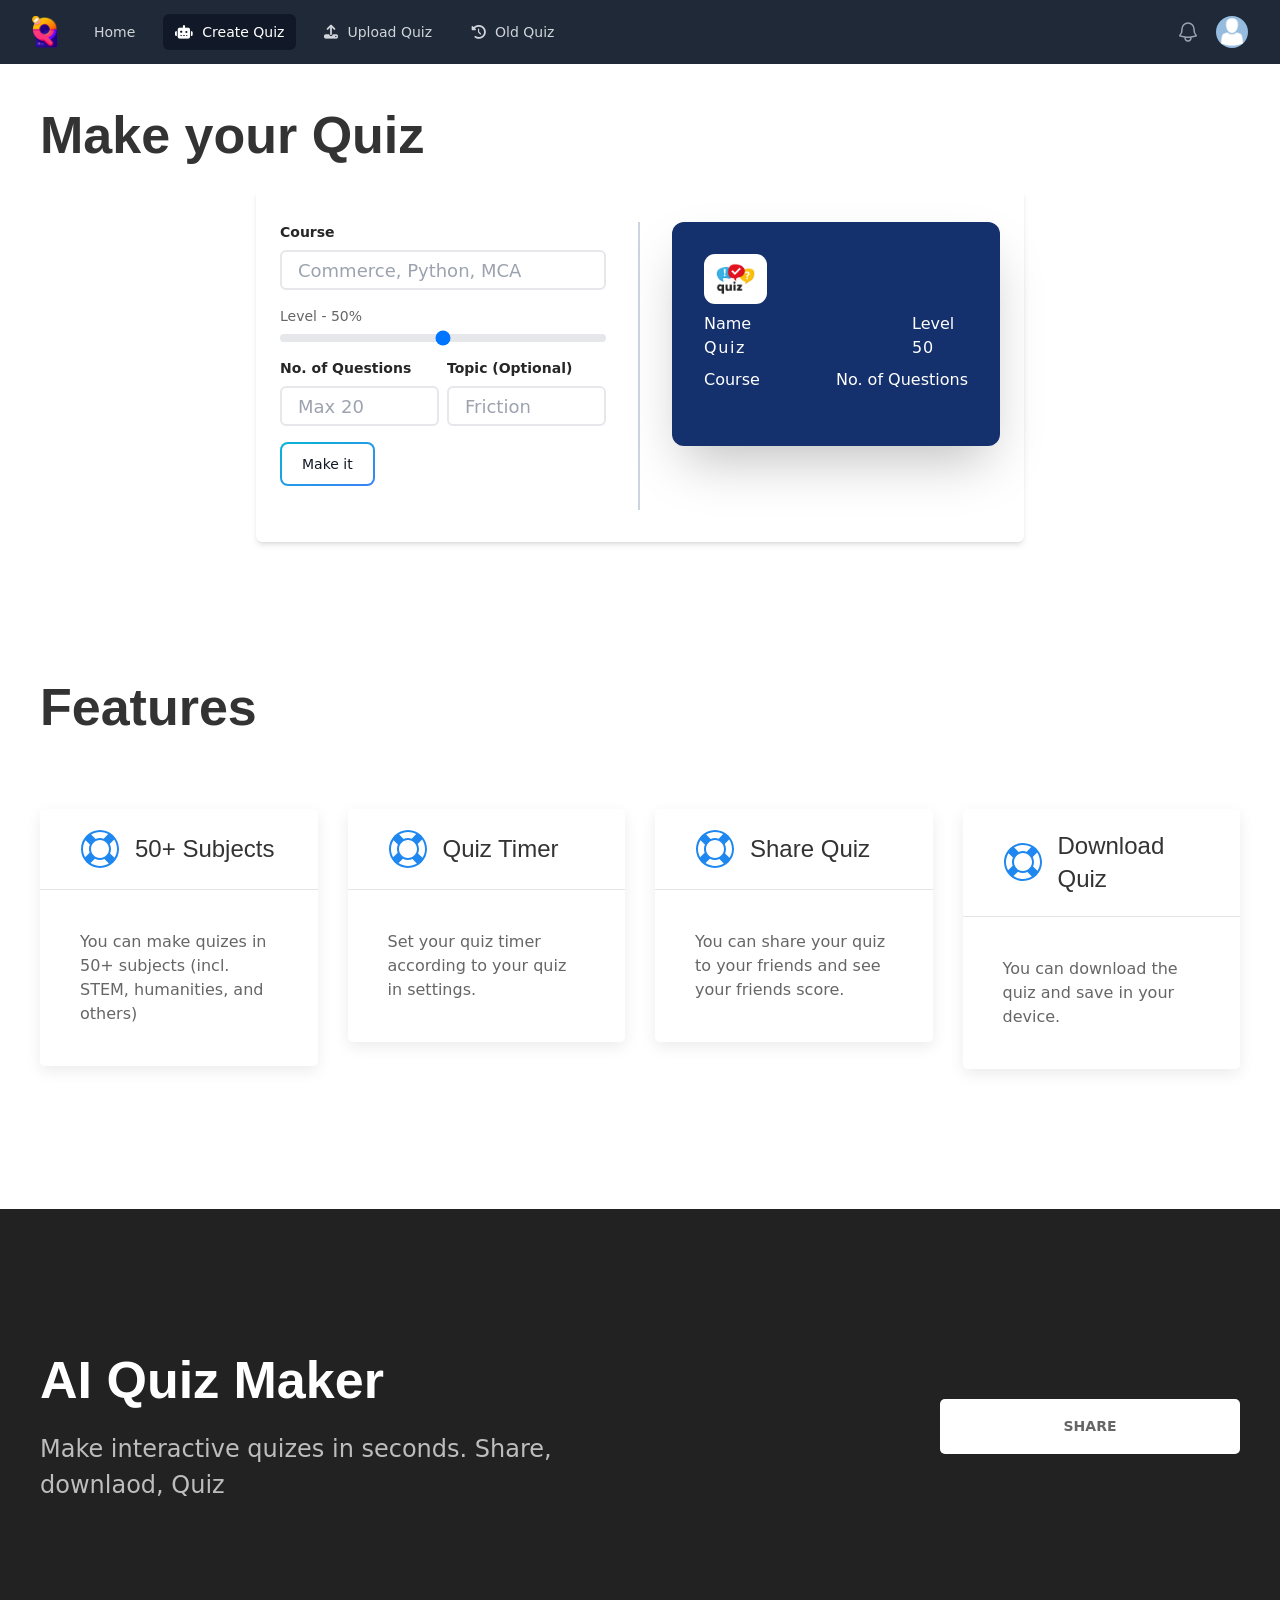
==== templates/create.html @ b4c4bdf8 "Created the project" ====
<html lang="en">

<head>
    <meta charset="UTF-8">
    <meta name="viewport" content="width=device-width, initial-scale=1.0">
    <link rel="icon" type="image/png" href="/static/images/favicon.png">

    <!-- UIkit CSS -->
    <link rel="stylesheet" href="/static/css/uikit.css">
    <link rel="stylesheet" href="https://cdnjs.cloudflare.com/ajax/libs/font-awesome/6.4.2/css/all.min.css">

    <link rel="stylesheet" href="/static/css/tailwindcss.css">


    <!-- Meta Tags -->

    <!-- Primary Meta Tags -->
    <title>AI Quiz Maker — Create interactive quizzes.</title>
    <meta name="robots" content="index, follow">
    <meta name="title"
        content="AI Quiz Maker — Create interactive quizzes that inhance your studys to another level." />

    <meta name="keywords"
        content="ai quiz maker, quiz maker, interactive quizzes, quizzes for teachers, quizzes for students">
    <meta name="description"
        content="Make your own quiz with our Free AI online quiz maker. Just enter Class & Subject. Adjust your level." />
    <meta name='Classification' content='Education'>



    <!-- Open Graph / Facebook -->
    <meta property="og:type" content="website" />
    <meta property="og:title"
        content="AI Quiz Maker — Create interactive quizzes that inhance your studys to another level." />
    <meta property="og:description"
        content="Make your own quiz with our Free AI online quiz maker. Just enter Class & Subject. Adjust your level." />
    <meta property="og:image" content="/static/images/home.png" />
    <meta property="og:type" content="website">
    <meta property="og:site_name" content="AI Quiz Maker">
    <meta name="apple-mobile-web-app-capable" content="yes">
    <meta name="apple-mobile-web-app-status-bar-style" content="white">
    <meta name="theme-color" content="#ffffff">
    <meta name="format-detection" content="telephone=no">
    <meta name='coverage' content='Worldwide'>
    <meta name='distribution' content='Global'>


    <!-- Twitter -->
    <meta property="twitter:card" content="summary_large_image" />
    <meta property="twitter:title"
        content="AI Quiz Maker — Create interactive quizzes that inhance your studys to another level." />
    <meta property="twitter:description"
        content="Make your own quiz with our Free AI online quiz maker. Just enter Class & Subject. Adjust your level." />
    <meta property="twitter:image" content="/static/images/home.png" />

    <!-- Icons -->
    <link rel="apple-touch-icon" sizes="180x180" href="/static/icons/apple-touch-icon.png">
    <link rel="icon" type="image/png" sizes="32x32" href="/static/icons/favicon-32x32.png">
    <link rel="icon" type="image/png" sizes="16x16" href="/static/icons/favicon-16x16.png">
    <link rel="manifest" href="/static/icons/site.webmanifest">
    <link rel="mask-icon" href="/static/icons/safari-pinned-tab.svg" color="#5bbad5">
    <link rel="shortcut icon" href="/static/icons/favicon.ico">
    <meta name="msapplication-TileColor" content="#9f00a7">
    <meta name="msapplication-config" content="/static/icons/browserconfig.xml">


<body>
    <!-- Start Header -->
    <nav class="bg-gray-800">
        <div class="mx-auto max-w-7xl px-2 sm:px-6 lg:px-8">
            <div class="relative flex h-16 items-center justify-between">
                <div class="absolute inset-y-0 left-0 flex items-center sm:hidden">
                    <!-- Mobile menu button-->
                    <button type="button"
                        class="relative inline-flex items-center justify-center rounded-md p-2 text-gray-400 hover:bg-gray-700 hover:text-white focus:outline-none focus:ring-2 focus:ring-inset focus:ring-white"
                        onclick="toggle_nav()" aria-controls="mobile-menu" aria-expanded="false">
                        <span class="absolute -inset-0.5"></span>
                        <span class="sr-only">Open main menu</span>
                        <!--
                  Icon when menu is closed.
      
                  Menu open: "hidden", Menu closed: "block"
                -->
                        <svg class="block h-6 w-6" fill="none" viewBox="0 0 24 24" stroke-width="1.5"
                            stroke="currentColor" aria-hidden="true">
                            <path stroke-linecap="round" stroke-linejoin="round"
                                d="M3.75 6.75h16.5M3.75 12h16.5m-16.5 5.25h16.5" />
                        </svg>
                        <!--
                  Icon when menu is open.
      
                  Menu open: "block", Menu closed: "hidden"
                -->
                        <svg class="hidden h-6 w-6" fill="none" viewBox="0 0 24 24" stroke-width="1.5"
                            stroke="currentColor" aria-hidden="true">
                            <path stroke-linecap="round" stroke-linejoin="round" d="M6 18L18 6M6 6l12 12" />
                        </svg>
                    </button>
                </div>
                <div class="flex flex-1 items-center justify-center sm:items-stretch sm:justify-start">
                    <div class="flex flex-shrink-0 items-center">
                        <img class="h-8 w-auto" src="/static/images/favicon.png" alt="AI Quiz Maker logo">
                    </div>
                    <div class="hidden sm:ml-6 sm:block">
                        <div class="flex space-x-4">
                            <!-- Current: "bg-gray-900 text-white", Default: "text-gray-300 hover:bg-gray-700 hover:text-white" -->
                            <a href="/"
                                class="text-gray-300 hover:bg-gray-700 hover:text-white rounded-md px-3 py-2 text-sm font-medium"
                                aria-current="page">Home</a>
                            <a href="#makequiz" class="bg-gray-900 text-white rounded-md px-3 py-2 text-sm font-medium"
                                onclick="event.preventDefault();document.getElementById('makequiz').scrollIntoView({ behavior: 'smooth' });">
                                <i class="fa-solid fa-robot"></i>&ThickSpace; Create Quiz</a>
                            <input type="file" id="jsonFile" name="jsonFile" oninput="uploadFile()" accept=".json"
                                style="position: fixed;visibility: hidden;">
                            <a href="#makequiz"
                                class="text-gray-300 hover:bg-gray-700 hover:text-white rounded-md px-3 py-2 text-sm font-medium"
                                onclick="event.preventDefault();document.getElementById('jsonFile').click()">
                                <i class="fas fa-upload"></i>&ThickSpace; Upload Quiz

                            </a>
                            <a href="http://127.0.0.1:5000/old-quiz"
                                class="text-gray-300 hover:bg-gray-700 hover:text-white rounded-md px-3 py-2 text-sm font-medium">
                                <i class="fa-solid fa-clock-rotate-left"></i>&ThickSpace; Old Quiz

                            </a>
                            <!-- <a href="#setting"
                                class="text-gray-300 hover:bg-gray-700 hover:text-white rounded-md px-3 py-2 text-sm font-medium">
                                <i class="fas fa-gear"></i>&ThickSpace; Settings

                            </a> -->

                        </div>
                    </div>
                </div>
                <div class="absolute inset-y-0 right-0 flex items-center pr-2 sm:static sm:inset-auto sm:ml-6 sm:pr-0">

                    <button type="button"
                        class="relative rounded-full bg-gray-800 p-1 text-gray-400 hover:text-white focus:outline-none focus:ring-2 focus:ring-white focus:ring-offset-2 focus:ring-offset-gray-800">
                        <span class="absolute -inset-1.5"></span>
                        <span class="sr-only">View notifications</span>
                        <svg class="h-6 w-6" fill="none" viewBox="0 0 24 24" stroke-width="1.5" stroke="currentColor"
                            aria-hidden="true">
                            <path stroke-linecap="round" stroke-linejoin="round"
                                d="M14.857 17.082a23.848 23.848 0 005.454-1.31A8.967 8.967 0 0118 9.75v-.7V9A6 6 0 006 9v.75a8.967 8.967 0 01-2.312 6.022c1.733.64 3.56 1.085 5.455 1.31m5.714 0a24.255 24.255 0 01-5.714 0m5.714 0a3 3 0 11-5.714 0" />
                        </svg>
                    </button>

                    <!-- Profile dropdown -->
                    <div class="relative ml-3" onclick="toggle_user()">
                        <div>
                            <button type="button"
                                class="relative flex rounded-full bg-gray-800 text-sm focus:outline-none focus:ring-2 focus:ring-white focus:ring-offset-2 focus:ring-offset-gray-800"
                                id="user-menu-button" aria-expanded="false" aria-haspopup="true">
                                <span class="absolute -inset-1.5"></span>
                                <span class="sr-only">Open user menu</span>
                                <img class="h-8 w-8 rounded-full" src="/static/images/avatar-1577909_1280.webp" alt="">
                            </button>

                        </div>

                        <!--
                  Dropdown menu, show/hide based on menu state.
      
                  Entering: "transition ease-out duration-100"
                    From: "transform opacity-0 scale-95"
                    To: "transform opacity-100 scale-100"
                  Leaving: "transition ease-in duration-75"
                    From: "transform opacity-100 scale-100"
                    To: "transform opacity-0 scale-95"
                -->
                        <div class="absolute right-0 z-10 mt-2 w-48 origin-top-right rounded-md bg-white py-1 shadow-lg ring-1 ring-black ring-opacity-5 focus:outline-none"
                            role="menu" aria-orientation="vertical" aria-labelledby="user-menu-button" tabindex="-1"
                            id="user-bar" style="display: none;">
                            <!-- Active: "bg-gray-100", Not Active: "" -->
                            <a href="/old-quiz" class="block px-4 py-2 text-sm text-gray-700" role="menuitem" tabindex="-1"
                                id="user-menu-item-0">Your Quiz</a>

                        </div>
                    </div>
                </div>
            </div>
        </div>

        <!-- Mobile menu, show/hide based on menu state. -->
        <div class="sm:hidden" id="mobile-menu" style="display: none;">
            <div class="space-y-1 px-2 pb-3 pt-2">
                <!-- Current: "bg-gray-900 text-white", Default: "text-gray-300 hover:bg-gray-700 hover:text-white" -->
                <a href="/"
                    class="text-gray-300 hover:bg-gray-700 hover:text-white block rounded-md px-3 py-2 text-base font-medium">Home</a>
                <a href="" class="bg-gray-900 text-white block rounded-md px-3 py-2 text-base font-medium"
                    onclick="event.preventDefault();document.getElementById('makequiz').scrollIntoView({ behavior: 'smooth' });"
                    aria-current="page">Create
                    Quiz</a>
                <a href=""
                    class="text-gray-300 hover:bg-gray-700 hover:text-white block rounded-md px-3 py-2 text-base font-medium"
                    onclick="event.preventDefault();document.getElementById('jsonFile').click()">
                    <i class="fas fa-upload"></i>&ThickSpace; Upload Quiz

                </a>
                <a href="/old-quiz"
                    class="text-gray-300 hover:bg-gray-700 hover:text-white block rounded-md px-3 py-2 text-base font-medium">
                    <i class="fa-solid fa-clock-rotate-left"></i>&ThickSpace; Old Quiz

                </a>
                <!-- <a href="#"
                    class="text-gray-300 hover:bg-gray-700 hover:text-white block rounded-md px-3 py-2 text-base font-medium"><i
                        class="fas fa-gear"></i>&ThickSpace; Settings

                </a> -->
            </div>
        </div>
    </nav>



    <!-- Start Features -->
    <section id="makequiz">
        <div class="uk-container">
            <div class="uk-grid-medium uk-child-width-1-2@s uk-margin-medium-top uk-grid uk-grid-stack" uk-grid="">
                <div class="uk-first-column">
                    <h2 class="uk-text-bold uk-heading-small">Make your Quiz</h2>
                </div>

            </div>
            <!-- component -->
            <style>
                .crediCard.seeBack {
                    transform: rotateY(-180deg);
                }
            </style>
            <main class="flex flex-col items-center justify-between p-6 lg:p-14">
                <div
                    class="bg-white w-full max-w-3xl mx-auto px-4 lg:px-6 py-8 shadow-md rounded-md flex flex-col lg:flex-row">
                    <div class="w-full lg:w-1/2 lg:pr-8 lg:border-r-2 lg:border-slate-300">
                        <form action="" onsubmit="event.preventDefault();create()">
                            <div class="mb-4">
                                <label class="text-neutral-800 font-bold text-sm mb-2 block">Course</label>
                                <input id="subject" type="text" oninput="chk_c()"
                                    class="flex h-10 w-full rounded-md border-2 bg-background px-4 py-1.5 text-lg ring-offset-background placeholder:text-muted-foreground focus-visible:outline-none focus-visible:border-purple-600 focus-visible:ring-ring focus-visible:ring-offset-2 disabled:cursor-not-allowed disabled:opacity-50 undefined"
                                    placeholder="Commerce, Python, MCA" value="" />
                            </div>
                            <div class="mb-4">

                                <label for="default-range"
                                    class="block mb-2 text-sm font-medium text-black-900 dark:text-black" id="lp">Level
                                    -
                                    50%</label>
                                <input id="level" type="range" value="50"
                                    oninput="chk_c();document.getElementById('lp').innerText = `Level - ${document.getElementById('level').value}%`"
                                    class="w-full h-2 bg-gray-200 rounded-lg appearance-none cursor-pointer dark:bg-gray-700">

                            </div>
                            <div class="flex gap-x-2 mb-4">
                                <div class="block">
                                    <label class="text-neutral-800 font-bold text-sm mb-2 block">No. of
                                        Questions</label>
                                    <input id="question" type="number"
                                        class="flex h-10 w-full rounded-md border-2 bg-background px-4 py-1.5 text-lg ring-offset-background placeholder:text-muted-foreground focus-visible:outline-none focus-visible:border-purple-600 focus-visible:ring-ring focus-visible:ring-offset-2 disabled:cursor-not-allowed disabled:opacity-50 undefined"
                                        placeholder="Max 20" oninput="chk_c()" value="" />
                                </div>
                                <div class="block">
                                    <label class="text-neutral-800 font-bold text-sm mb-2 block">Topic
                                        (Optional)</label>
                                    <input id="chapter" type="text"
                                        class="flex h-10 w-full rounded-md border-2 bg-background px-4 py-1.5 text-lg ring-offset-background placeholder:text-muted-foreground focus-visible:outline-none focus-visible:border-purple-600 focus-visible:ring-ring focus-visible:ring-offset-2 disabled:cursor-not-allowed disabled:opacity-50 undefined"
                                        placeholder="Friction" oninput="chk_c()" value="" />
                                </div>
                            </div>
                            <div class="mb-4" style="display: none;">
                                <label class="text-neutral-800 font-bold text-sm mb-2 block">Specify a quiz name</label>
                                <input id="name" type="text"
                                    class="flex h-10 w-full rounded-md border-2 bg-background px-4 py-1.5 text-lg ring-offset-background placeholder:text-muted-foreground focus-visible:outline-none focus-visible:border-purple-600 focus-visible:ring-ring focus-visible:ring-offset-2 disabled:cursor-not-allowed disabled:opacity-50 undefined"
                                    placeholder="MyQuiz1" value="Quiz" oninput="chk_c()" />
                            </div>
                            <button type="submit"
                                class="relative inline-flex items-center justify-center p-0.5 mb-2 me-2 overflow-hidden text-sm font-medium text-gray-900 rounded-lg group bg-gradient-to-br from-cyan-500 to-blue-500 group-hover:from-cyan-500 group-hover:to-blue-500 hover:text-white dark:text-white focus:ring-4 focus:outline-none focus:ring-cyan-200 dark:focus:ring-cyan-800">
                                <span
                                    class="relative px-5 py-2.5 transition-all ease-in duration-75 bg-white dark:bg-gray-900 rounded-md group-hover:bg-opacity-0">
                                    Make it
                                </span>
                            </button>
                        </form>
                    </div>

                    <div class="w-full lg:w-1/2 lg:pl-8">
                        <div class="w-full max-w-sm h-56" style="perspective: 1000px">
                            <div id="creditCard"
                                class="relative crediCard cursor-pointer transition-transform duration-500"
                                style="transform-style: preserve-3d">
                                <div class="w-full h-56 m-auto rounded-xl text-white shadow-2xl absolute"
                                    style="backface-visibility: hidden;background-color: rgb(21, 49, 109);">
                                    <!-- <img src="/static/images/neon.jpeg"
                                        class="relative object-cover w-full h-full rounded-xl" /> -->
                                    <div class="w-full px-8 absolute top-8">
                                        <div class="text-right">
                                            <img src="/static/images/quiz.webp"
                                                style="height: 50px; border-radius: 11px;" alt="">
                                        </div>

                                        <div class="pt-2 flex justify-between">
                                            <div>
                                                <p class="font-light">Name</p>
                                                <p id="name_l" class="font-medium tracking-widest h-6">
                                                    Quiz1
                                                </p>
                                            </div>
                                            <div>
                                                <p class="font-dark">Level</p>
                                                <p id="level_l" class="font-medium tracking-wider h-6 w-14">
                                                    50%
                                                </p>
                                            </div>
                                        </div>
                                        <div class="pt-2 flex justify-between">
                                            <div>
                                                <p class="font-light">Course</p>
                                                <p id="subject_l" class="font-medium tracking-widest h-6">
                                                    Hindi
                                                </p>
                                            </div>
                                            <div>
                                                <p class="font-dark">No. of Questions</p>
                                                <p id="question_l" class="font-medium tracking-wider h-6 w-14">
                                                    0
                                                </p>
                                            </div>
                                        </div>
                                    </div>
                                </div>
                                <div class="w-full h-56 m-auto absolute"
                                    style="backface-visibility: hidden; transform: rotateY(180deg)">

                                    <div id="rq1">
                                        <div id="rq1-1"
                                            class="flex items-center w-full max-w-xs p-4 space-x-4 rtl:space-x-reverse text-gray-500 bg-white divide-x rtl:divide-x-reverse divide-gray-200 rounded-lg shadow dark:text-gray-400 dark:divide-gray-700 space dark:bg-gray-800"
                                            role="alert">
                                            <div role="status">
                                                <svg aria-hidden="true"
                                                    class="inline w-10 h-10text-gray-200 animate-spin dark:text-gray-600 fill-blue-600"
                                                    viewBox="0 0 100 101" fill="none"
                                                    xmlns="http://www.w3.org/2000/svg">
                                                    <path
                                                        d="M100 50.5908C100 78.2051 77.6142 100.591 50 100.591C22.3858 100.591 0 78.2051 0 50.5908C0 22.9766 22.3858 0.59082 50 0.59082C77.6142 0.59082 100 22.9766 100 50.5908ZM9.08144 50.5908C9.08144 73.1895 27.4013 91.5094 50 91.5094C72.5987 91.5094 90.9186 73.1895 90.9186 50.5908C90.9186 27.9921 72.5987 9.67226 50 9.67226C27.4013 9.67226 9.08144 27.9921 9.08144 50.5908Z"
                                                        fill="currentColor" />
                                                    <path
                                                        d="M93.9676 39.0409C96.393 38.4038 97.8624 35.9116 97.0079 33.5539C95.2932 28.8227 92.871 24.3692 89.8167 20.348C85.8452 15.1192 80.8826 10.7238 75.2124 7.41289C69.5422 4.10194 63.2754 1.94025 56.7698 1.05124C51.7666 0.367541 46.6976 0.446843 41.7345 1.27873C39.2613 1.69328 37.813 4.19778 38.4501 6.62326C39.0873 9.04874 41.5694 10.4717 44.0505 10.1071C47.8511 9.54855 51.7191 9.52689 55.5402 10.0491C60.8642 10.7766 65.9928 12.5457 70.6331 15.2552C75.2735 17.9648 79.3347 21.5619 82.5849 25.841C84.9175 28.9121 86.7997 32.2913 88.1811 35.8758C89.083 38.2158 91.5421 39.6781 93.9676 39.0409Z"
                                                        fill="currentFill" />
                                                </svg>
                                                <span class="sr-only">Loading...</span>
                                            </div>
                                            <div class="ps-4 text-sm font-normal">Sending request to server...</div>
                                        </div>
                                        <div id="rq1-2" style="display: none;"
                                            class="flex items-center w-full max-w-xs p-4 space-x-4 rtl:space-x-reverse text-gray-500 bg-white divide-x rtl:divide-x-reverse divide-gray-200 rounded-lg shadow dark:text-gray-400 dark:divide-gray-700 space dark:bg-gray-800"
                                            role="alert">
                                            <div role="status">
                                                <img src="/static/images/checked.png" style="height: 30px;">
                                                <span class="sr-only">Loading...</span>
                                            </div>
                                            <div class="ps-4 text-sm font-normal">Request successfully send!</div>
                                        </div>
                                        <br>
                                    </div>
                                    <div id="rq2" style="display: none;">

                                        <div id="rq2-1"
                                            class="flex items-center w-full max-w-xs p-4 space-x-4 rtl:space-x-reverse text-gray-500 bg-white divide-x rtl:divide-x-reverse divide-gray-200 rounded-lg shadow dark:text-gray-400 dark:divide-gray-700 space dark:bg-gray-800"
                                            role="alert">
                                            <div role="status">
                                                <svg aria-hidden="true"
                                                    class="inline w-10 h-10text-gray-200 animate-spin dark:text-gray-600 fill-blue-600"
                                                    viewBox="0 0 100 101" fill="none"
                                                    xmlns="http://www.w3.org/2000/svg">
                                                    <path
                                                        d="M100 50.5908C100 78.2051 77.6142 100.591 50 100.591C22.3858 100.591 0 78.2051 0 50.5908C0 22.9766 22.3858 0.59082 50 0.59082C77.6142 0.59082 100 22.9766 100 50.5908ZM9.08144 50.5908C9.08144 73.1895 27.4013 91.5094 50 91.5094C72.5987 91.5094 90.9186 73.1895 90.9186 50.5908C90.9186 27.9921 72.5987 9.67226 50 9.67226C27.4013 9.67226 9.08144 27.9921 9.08144 50.5908Z"
                                                        fill="currentColor" />
                                                    <path
                                                        d="M93.9676 39.0409C96.393 38.4038 97.8624 35.9116 97.0079 33.5539C95.2932 28.8227 92.871 24.3692 89.8167 20.348C85.8452 15.1192 80.8826 10.7238 75.2124 7.41289C69.5422 4.10194 63.2754 1.94025 56.7698 1.05124C51.7666 0.367541 46.6976 0.446843 41.7345 1.27873C39.2613 1.69328 37.813 4.19778 38.4501 6.62326C39.0873 9.04874 41.5694 10.4717 44.0505 10.1071C47.8511 9.54855 51.7191 9.52689 55.5402 10.0491C60.8642 10.7766 65.9928 12.5457 70.6331 15.2552C75.2735 17.9648 79.3347 21.5619 82.5849 25.841C84.9175 28.9121 86.7997 32.2913 88.1811 35.8758C89.083 38.2158 91.5421 39.6781 93.9676 39.0409Z"
                                                        fill="currentFill" />
                                                </svg>
                                                <span class="sr-only">Loading...</span>
                                            </div>
                                            <div class="ps-4 text-sm font-normal">Proccessing your request...</div>
                                        </div>

                                        <div id="rq2-2" style="display: none;"
                                            class="flex items-center w-full max-w-xs p-4 space-x-4 rtl:space-x-reverse text-gray-500 bg-white divide-x rtl:divide-x-reverse divide-gray-200 rounded-lg shadow dark:text-gray-400 dark:divide-gray-700 space dark:bg-gray-800"
                                            role="alert">
                                            <div role="status">
                                                <img src="/static/images/checked.png" style="height: 30px;">

                                                <span class="sr-only">Loading...</span>
                                            </div>
                                            <div class="ps-4 text-sm font-normal">Request proccessed successfully.</div>
                                        </div>

                                    </div>
                                    <br>
                                    <div id="rq3" style="display: none;">

                                        <div id="rq3-1"
                                            class="flex items-center w-full max-w-xs p-4 space-x-4 rtl:space-x-reverse text-gray-500 bg-white divide-x rtl:divide-x-reverse divide-gray-200 rounded-lg shadow dark:text-gray-400 dark:divide-gray-700 space dark:bg-gray-800"
                                            role="alert">
                                            <div role="status">
                                                <svg aria-hidden="true"
                                                    class="inline w-10 h-10text-gray-200 animate-spin dark:text-gray-600 fill-blue-600"
                                                    viewBox="0 0 100 101" fill="none"
                                                    xmlns="http://www.w3.org/2000/svg">
                                                    <path
                                                        d="M100 50.5908C100 78.2051 77.6142 100.591 50 100.591C22.3858 100.591 0 78.2051 0 50.5908C0 22.9766 22.3858 0.59082 50 0.59082C77.6142 0.59082 100 22.9766 100 50.5908ZM9.08144 50.5908C9.08144 73.1895 27.4013 91.5094 50 91.5094C72.5987 91.5094 90.9186 73.1895 90.9186 50.5908C90.9186 27.9921 72.5987 9.67226 50 9.67226C27.4013 9.67226 9.08144 27.9921 9.08144 50.5908Z"
                                                        fill="currentColor" />
                                                    <path
                                                        d="M93.9676 39.0409C96.393 38.4038 97.8624 35.9116 97.0079 33.5539C95.2932 28.8227 92.871 24.3692 89.8167 20.348C85.8452 15.1192 80.8826 10.7238 75.2124 7.41289C69.5422 4.10194 63.2754 1.94025 56.7698 1.05124C51.7666 0.367541 46.6976 0.446843 41.7345 1.27873C39.2613 1.69328 37.813 4.19778 38.4501 6.62326C39.0873 9.04874 41.5694 10.4717 44.0505 10.1071C47.8511 9.54855 51.7191 9.52689 55.5402 10.0491C60.8642 10.7766 65.9928 12.5457 70.6331 15.2552C75.2735 17.9648 79.3347 21.5619 82.5849 25.841C84.9175 28.9121 86.7997 32.2913 88.1811 35.8758C89.083 38.2158 91.5421 39.6781 93.9676 39.0409Z"
                                                        fill="currentFill" />
                                                </svg>
                                                <span class="sr-only">Loading...</span>
                                            </div>
                                            <div class="ps-4 text-sm font-normal">Getting response.</div>
                                        </div>

                                        <div id="rq3-2" style="display: none;"
                                            class="flex items-center w-full max-w-xs p-4 space-x-4 rtl:space-x-reverse text-gray-500 bg-white divide-x rtl:divide-x-reverse divide-gray-200 rounded-lg shadow dark:text-gray-400 dark:divide-gray-700 space dark:bg-gray-800"
                                            role="alert">
                                            <div role="status">
                                                <img src="/static/images/checked.png" style="height: 30px;">

                                                <span class="sr-only">Loading...</span>
                                            </div>
                                            <div class="ps-4 text-sm font-normal">Response get successfully.</div>
                                        </div>
                                        <br>
                                    </div>
                                    <br>
                                    <div id="rq4" style="display: none;">

                                        <div id="rq4-1"
                                            class="flex items-center w-full max-w-xs p-4 space-x-4 rtl:space-x-reverse text-gray-500 bg-white divide-x rtl:divide-x-reverse divide-gray-200 rounded-lg shadow dark:text-gray-400 dark:divide-gray-700 space dark:bg-gray-800"
                                            role="alert">
                                            <div role="status">
                                                <svg aria-hidden="true"
                                                    class="inline w-10 h-10text-gray-200 animate-spin dark:text-gray-600 fill-blue-600"
                                                    viewBox="0 0 100 101" fill="none"
                                                    xmlns="http://www.w3.org/2000/svg">
                                                    <path
                                                        d="M100 50.5908C100 78.2051 77.6142 100.591 50 100.591C22.3858 100.591 0 78.2051 0 50.5908C0 22.9766 22.3858 0.59082 50 0.59082C77.6142 0.59082 100 22.9766 100 50.5908ZM9.08144 50.5908C9.08144 73.1895 27.4013 91.5094 50 91.5094C72.5987 91.5094 90.9186 73.1895 90.9186 50.5908C90.9186 27.9921 72.5987 9.67226 50 9.67226C27.4013 9.67226 9.08144 27.9921 9.08144 50.5908Z"
                                                        fill="currentColor" />
                                                    <path
                                                        d="M93.9676 39.0409C96.393 38.4038 97.8624 35.9116 97.0079 33.5539C95.2932 28.8227 92.871 24.3692 89.8167 20.348C85.8452 15.1192 80.8826 10.7238 75.2124 7.41289C69.5422 4.10194 63.2754 1.94025 56.7698 1.05124C51.7666 0.367541 46.6976 0.446843 41.7345 1.27873C39.2613 1.69328 37.813 4.19778 38.4501 6.62326C39.0873 9.04874 41.5694 10.4717 44.0505 10.1071C47.8511 9.54855 51.7191 9.52689 55.5402 10.0491C60.8642 10.7766 65.9928 12.5457 70.6331 15.2552C75.2735 17.9648 79.3347 21.5619 82.5849 25.841C84.9175 28.9121 86.7997 32.2913 88.1811 35.8758C89.083 38.2158 91.5421 39.6781 93.9676 39.0409Z"
                                                        fill="currentFill" />
                                                </svg>
                                                <span class="sr-only">Loading...</span>
                                            </div>
                                            <div class="ps-4 text-sm font-normal">Cleaning...</div>
                                        </div>

                                        <div id="rq4-2" style="display: none;"
                                            class="flex items-center w-full max-w-xs p-4 space-x-4 rtl:space-x-reverse text-gray-500 bg-white divide-x rtl:divide-x-reverse divide-gray-200 rounded-lg shadow dark:text-gray-400 dark:divide-gray-700 space dark:bg-gray-800"
                                            role="alert">
                                            <div role="status">
                                                <img src="/static/images/checked.png" style="height: 30px;">

                                                <span class="sr-only">Loading...</span>
                                            </div>
                                            <div class="ps-4 text-sm font-normal">Good Luck!</div>
                                        </div>
                                        <br>
                                    </div>

                                </div>
                            </div>
                        </div>
                    </div>
                </div>


            </main>
        </div>
    </section>
    <!-- Start Features -->
    <section>
        <div class="uk-section uk-margin-large-bottom">
            <div class="uk-container">
                <div class="uk-grid-medium uk-child-width-1-2@s uk-margin-medium-top uk-grid uk-grid-stack" uk-grid="">
                    <div class="uk-first-column">
                        <h2 class="uk-text-bold uk-heading-small">Features</h2>
                    </div>

                </div>
                <div class="uk-grid-medium uk-child-width-1-4@s uk-margin-large-top uk-grid" uk-grid="">
                    <div class="uk-first-column">
                        <div class="uk-card uk-card-default uk-card-hover uk-border-rounded">
                            <div class="uk-card-header">
                                <div class="uk-grid-small uk-flex-middle uk-grid" uk-grid="">
                                    <div class="uk-width-auto uk-first-column">
                                        <span class="uk-text-primary uk-icon" uk-icon="icon: lifesaver; ratio: 2"><svg
                                                width="40" height="40" viewBox="0 0 20 20"
                                                xmlns="http://www.w3.org/2000/svg">
                                                <path
                                                    d="M10,0.5 C4.76,0.5 0.5,4.76 0.5,10 C0.5,15.24 4.76,19.5 10,19.5 C15.24,19.5 19.5,15.24 19.5,10 C19.5,4.76 15.24,0.5 10,0.5 L10,0.5 Z M10,1.5 C11.49,1.5 12.89,1.88 14.11,2.56 L11.85,4.82 C11.27,4.61 10.65,4.5 10,4.5 C9.21,4.5 8.47,4.67 7.79,4.96 L5.58,2.75 C6.87,1.95 8.38,1.5 10,1.5 L10,1.5 Z M4.96,7.8 C4.67,8.48 4.5,9.21 4.5,10 C4.5,10.65 4.61,11.27 4.83,11.85 L2.56,14.11 C1.88,12.89 1.5,11.49 1.5,10 C1.5,8.38 1.95,6.87 2.75,5.58 L4.96,7.79 L4.96,7.8 L4.96,7.8 Z M10,18.5 C8.25,18.5 6.62,17.97 5.27,17.06 L7.46,14.87 C8.22,15.27 9.08,15.5 10,15.5 C10.79,15.5 11.53,15.33 12.21,15.04 L14.42,17.25 C13.13,18.05 11.62,18.5 10,18.5 L10,18.5 Z M10,14.5 C7.52,14.5 5.5,12.48 5.5,10 C5.5,7.52 7.52,5.5 10,5.5 C12.48,5.5 14.5,7.52 14.5,10 C14.5,12.48 12.48,14.5 10,14.5 L10,14.5 Z M15.04,12.21 C15.33,11.53 15.5,10.79 15.5,10 C15.5,9.08 15.27,8.22 14.87,7.46 L17.06,5.27 C17.97,6.62 18.5,8.25 18.5,10 C18.5,11.62 18.05,13.13 17.25,14.42 L15.04,12.21 L15.04,12.21 Z">
                                                </path>
                                            </svg></span>
                                    </div>
                                    <div class="uk-width-expand">
                                        <h3 class="uk-card-title uk-margin-remove-bottom">50+ Subjects</h3>
                                    </div>
                                </div>
                            </div>
                            <div class="uk-card-body">
                                <p>You can make quizes in 50+ subjects (incl. STEM, humanities, and others)</p>
                            </div>
                        </div>
                    </div>
                    <div>
                        <div class="uk-card uk-card-default uk-card-hover uk-border-rounded">
                            <div class="uk-card-header">
                                <div class="uk-grid-small uk-flex-middle uk-grid" uk-grid="">
                                    <div class="uk-width-auto uk-first-column">
                                        <span class="uk-text-primary uk-icon" uk-icon="icon: lifesaver; ratio: 2"><svg
                                                width="40" height="40" viewBox="0 0 20 20"
                                                xmlns="http://www.w3.org/2000/svg">
                                                <path
                                                    d="M10,0.5 C4.76,0.5 0.5,4.76 0.5,10 C0.5,15.24 4.76,19.5 10,19.5 C15.24,19.5 19.5,15.24 19.5,10 C19.5,4.76 15.24,0.5 10,0.5 L10,0.5 Z M10,1.5 C11.49,1.5 12.89,1.88 14.11,2.56 L11.85,4.82 C11.27,4.61 10.65,4.5 10,4.5 C9.21,4.5 8.47,4.67 7.79,4.96 L5.58,2.75 C6.87,1.95 8.38,1.5 10,1.5 L10,1.5 Z M4.96,7.8 C4.67,8.48 4.5,9.21 4.5,10 C4.5,10.65 4.61,11.27 4.83,11.85 L2.56,14.11 C1.88,12.89 1.5,11.49 1.5,10 C1.5,8.38 1.95,6.87 2.75,5.58 L4.96,7.79 L4.96,7.8 L4.96,7.8 Z M10,18.5 C8.25,18.5 6.62,17.97 5.27,17.06 L7.46,14.87 C8.22,15.27 9.08,15.5 10,15.5 C10.79,15.5 11.53,15.33 12.21,15.04 L14.42,17.25 C13.13,18.05 11.62,18.5 10,18.5 L10,18.5 Z M10,14.5 C7.52,14.5 5.5,12.48 5.5,10 C5.5,7.52 7.52,5.5 10,5.5 C12.48,5.5 14.5,7.52 14.5,10 C14.5,12.48 12.48,14.5 10,14.5 L10,14.5 Z M15.04,12.21 C15.33,11.53 15.5,10.79 15.5,10 C15.5,9.08 15.27,8.22 14.87,7.46 L17.06,5.27 C17.97,6.62 18.5,8.25 18.5,10 C18.5,11.62 18.05,13.13 17.25,14.42 L15.04,12.21 L15.04,12.21 Z">
                                                </path>
                                            </svg></span>
                                    </div>
                                    <div class="uk-width-expand">
                                        <h3 class="uk-card-title uk-margin-remove-bottom">Quiz Timer</h3>
                                    </div>
                                </div>
                            </div>
                            <div class="uk-card-body">
                                <p>Set your quiz timer according to your quiz in settings.</p>
                            </div>
                        </div>
                    </div>
                    <div>
                        <div class="uk-card uk-card-default uk-card-hover uk-border-rounded">
                            <div class="uk-card-header">
                                <div class="uk-grid-small uk-flex-middle uk-grid" uk-grid="">
                                    <div class="uk-width-auto uk-first-column">
                                        <span class="uk-text-primary uk-icon" uk-icon="icon: lifesaver; ratio: 2"><svg
                                                width="40" height="40" viewBox="0 0 20 20"
                                                xmlns="http://www.w3.org/2000/svg">
                                                <path
                                                    d="M10,0.5 C4.76,0.5 0.5,4.76 0.5,10 C0.5,15.24 4.76,19.5 10,19.5 C15.24,19.5 19.5,15.24 19.5,10 C19.5,4.76 15.24,0.5 10,0.5 L10,0.5 Z M10,1.5 C11.49,1.5 12.89,1.88 14.11,2.56 L11.85,4.82 C11.27,4.61 10.65,4.5 10,4.5 C9.21,4.5 8.47,4.67 7.79,4.96 L5.58,2.75 C6.87,1.95 8.38,1.5 10,1.5 L10,1.5 Z M4.96,7.8 C4.67,8.48 4.5,9.21 4.5,10 C4.5,10.65 4.61,11.27 4.83,11.85 L2.56,14.11 C1.88,12.89 1.5,11.49 1.5,10 C1.5,8.38 1.95,6.87 2.75,5.58 L4.96,7.79 L4.96,7.8 L4.96,7.8 Z M10,18.5 C8.25,18.5 6.62,17.97 5.27,17.06 L7.46,14.87 C8.22,15.27 9.08,15.5 10,15.5 C10.79,15.5 11.53,15.33 12.21,15.04 L14.42,17.25 C13.13,18.05 11.62,18.5 10,18.5 L10,18.5 Z M10,14.5 C7.52,14.5 5.5,12.48 5.5,10 C5.5,7.52 7.52,5.5 10,5.5 C12.48,5.5 14.5,7.52 14.5,10 C14.5,12.48 12.48,14.5 10,14.5 L10,14.5 Z M15.04,12.21 C15.33,11.53 15.5,10.79 15.5,10 C15.5,9.08 15.27,8.22 14.87,7.46 L17.06,5.27 C17.97,6.62 18.5,8.25 18.5,10 C18.5,11.62 18.05,13.13 17.25,14.42 L15.04,12.21 L15.04,12.21 Z">
                                                </path>
                                            </svg></span>
                                    </div>
                                    <div class="uk-width-expand">
                                        <h3 class="uk-card-title uk-margin-remove-bottom">Share Quiz</h3>
                                    </div>
                                </div>
                            </div>
                            <div class="uk-card-body">
                                <p>You can share your quiz to your friends and see your friends score.</p>
                            </div>
                        </div>
                    </div>
                    <div>
                        <div class="uk-card uk-card-default uk-card-hover uk-border-rounded">
                            <div class="uk-card-header">
                                <div class="uk-grid-small uk-flex-middle uk-grid" uk-grid="">
                                    <div class="uk-width-auto uk-first-column">
                                        <span class="uk-text-primary uk-icon" uk-icon="icon: lifesaver; ratio: 2"><svg
                                                width="40" height="40" viewBox="0 0 20 20"
                                                xmlns="http://www.w3.org/2000/svg">
                                                <path
                                                    d="M10,0.5 C4.76,0.5 0.5,4.76 0.5,10 C0.5,15.24 4.76,19.5 10,19.5 C15.24,19.5 19.5,15.24 19.5,10 C19.5,4.76 15.24,0.5 10,0.5 L10,0.5 Z M10,1.5 C11.49,1.5 12.89,1.88 14.11,2.56 L11.85,4.82 C11.27,4.61 10.65,4.5 10,4.5 C9.21,4.5 8.47,4.67 7.79,4.96 L5.58,2.75 C6.87,1.95 8.38,1.5 10,1.5 L10,1.5 Z M4.96,7.8 C4.67,8.48 4.5,9.21 4.5,10 C4.5,10.65 4.61,11.27 4.83,11.85 L2.56,14.11 C1.88,12.89 1.5,11.49 1.5,10 C1.5,8.38 1.95,6.87 2.75,5.58 L4.96,7.79 L4.96,7.8 L4.96,7.8 Z M10,18.5 C8.25,18.5 6.62,17.97 5.27,17.06 L7.46,14.87 C8.22,15.27 9.08,15.5 10,15.5 C10.79,15.5 11.53,15.33 12.21,15.04 L14.42,17.25 C13.13,18.05 11.62,18.5 10,18.5 L10,18.5 Z M10,14.5 C7.52,14.5 5.5,12.48 5.5,10 C5.5,7.52 7.52,5.5 10,5.5 C12.48,5.5 14.5,7.52 14.5,10 C14.5,12.48 12.48,14.5 10,14.5 L10,14.5 Z M15.04,12.21 C15.33,11.53 15.5,10.79 15.5,10 C15.5,9.08 15.27,8.22 14.87,7.46 L17.06,5.27 C17.97,6.62 18.5,8.25 18.5,10 C18.5,11.62 18.05,13.13 17.25,14.42 L15.04,12.21 L15.04,12.21 Z">
                                                </path>
                                            </svg></span>
                                    </div>
                                    <div class="uk-width-expand">
                                        <h3 class="uk-card-title uk-margin-remove-bottom">Download Quiz</h3>
                                    </div>
                                </div>
                            </div>
                            <div class="uk-card-body">
                                <p>You can download the quiz and save in your device.</p>
                            </div>
                        </div>
                    </div>
                </div>
            </div>
        </div>
    </section>
    <!-- End Features -->

    <!-- Start About us -->

    <!-- End About us -->

    <!-- Start Footer -->
    <footer>
        <section>
            <div class="uk-section uk-section-large uk-section-secondary">
                <div class="uk-container">
                    <div class="uk-grid-medium uk-child-width-1-2@s uk-margin-large-bottom uk-flex uk-flex-middle uk-grid"
                        uk-grid="">
                        <div class="uk-first-column">
                            <h2 class="uk-text-bold uk-heading-small">AI Quiz Maker</h2>
                            <p class="uk-text-large">Make interactive quizes in seconds. Share, downlaod, Quiz</p>
                        </div>
                        <div class="uk-text-right@s">
                            <button
                                class="uk-button uk-button-primary uk-button-large uk-border-rounded uk-width-medium@s uk-text-bold">Share</button>
                        </div>
                    </div>
                </div>
            </div>
        </section>
    </footer>

    <script src="/static/js/home.js"></script>

    <script>

    </script>
</body>

</html>
---- static/css/tailwindcss.css ----
/* ! tailwindcss v3.4.1 | MIT License | https://tailwindcss.com */*,::after,::before{box-sizing:border-box;border-width:0;border-style:solid;border-color:#e5e7eb}::after,::before{--tw-content:''}:host,html{line-height:1.5;-webkit-text-size-adjust:100%;-moz-tab-size:4;tab-size:4;font-family:ui-sans-serif, system-ui, sans-serif, "Apple Color Emoji", "Segoe UI Emoji", "Segoe UI Symbol", "Noto Color Emoji";font-feature-settings:normal;font-variation-settings:normal;-webkit-tap-highlight-color:transparent}body{margin:0;line-height:inherit}hr{height:0;color:inherit;border-top-width:1px}abbr:where([title]){-webkit-text-decoration:underline dotted;text-decoration:underline dotted}h1,h2,h3,h4,h5,h6{font-size:inherit;font-weight:inherit}a{color:inherit;text-decoration:inherit}b,strong{font-weight:bolder}code,kbd,pre,samp{font-family:ui-monospace, SFMono-Regular, Menlo, Monaco, Consolas, "Liberation Mono", "Courier New", monospace;font-feature-settings:normal;font-variation-settings:normal;font-size:1em}small{font-size:80%}sub,sup{font-size:75%;line-height:0;position:relative;vertical-align:baseline}sub{bottom:-.25em}sup{top:-.5em}table{text-indent:0;border-color:inherit;border-collapse:collapse}button,input,optgroup,select,textarea{font-family:inherit;font-feature-settings:inherit;font-variation-settings:inherit;font-size:100%;font-weight:inherit;line-height:inherit;color:inherit;margin:0;padding:0}button,select{text-transform:none}[type=button],[type=reset],[type=submit],button{-webkit-appearance:button;background-color:transparent;background-image:none}:-moz-focusring{outline:auto}:-moz-ui-invalid{box-shadow:none}progress{vertical-align:baseline}::-webkit-inner-spin-button,::-webkit-outer-spin-button{height:auto}[type=search]{-webkit-appearance:textfield;outline-offset:-2px}::-webkit-search-decoration{-webkit-appearance:none}::-webkit-file-upload-button{-webkit-appearance:button;font:inherit}summary{display:list-item}blockquote,dd,dl,figure,h1,h2,h3,h4,h5,h6,hr,p,pre{margin:0}fieldset{margin:0;padding:0}legend{padding:0}menu,ol,ul{list-style:none;margin:0;padding:0}dialog{padding:0}textarea{resize:vertical}input::placeholder,textarea::placeholder{opacity:1;color:#9ca3af}[role=button],button{cursor:pointer}:disabled{cursor:default}audio,canvas,embed,iframe,img,object,svg,video{display:block;vertical-align:middle}img,video{max-width:100%;height:auto}[hidden]{display:none}*, ::before, ::after{--tw-border-spacing-x:0;--tw-border-spacing-y:0;--tw-translate-x:0;--tw-translate-y:0;--tw-rotate:0;--tw-skew-x:0;--tw-skew-y:0;--tw-scale-x:1;--tw-scale-y:1;--tw-pan-x: ;--tw-pan-y: ;--tw-pinch-zoom: ;--tw-scroll-snap-strictness:proximity;--tw-gradient-from-position: ;--tw-gradient-via-position: ;--tw-gradient-to-position: ;--tw-ordinal: ;--tw-slashed-zero: ;--tw-numeric-figure: ;--tw-numeric-spacing: ;--tw-numeric-fraction: ;--tw-ring-inset: ;--tw-ring-offset-width:0px;--tw-ring-offset-color:#fff;--tw-ring-color:rgb(59 130 246 / 0.5);--tw-ring-offset-shadow:0 0 #0000;--tw-ring-shadow:0 0 #0000;--tw-shadow:0 0 #0000;--tw-shadow-colored:0 0 #0000;--tw-blur: ;--tw-brightness: ;--tw-contrast: ;--tw-grayscale: ;--tw-hue-rotate: ;--tw-invert: ;--tw-saturate: ;--tw-sepia: ;--tw-drop-shadow: ;--tw-backdrop-blur: ;--tw-backdrop-brightness: ;--tw-backdrop-contrast: ;--tw-backdrop-grayscale: ;--tw-backdrop-hue-rotate: ;--tw-backdrop-invert: ;--tw-backdrop-opacity: ;--tw-backdrop-saturate: ;--tw-backdrop-sepia: }::backdrop{--tw-border-spacing-x:0;--tw-border-spacing-y:0;--tw-translate-x:0;--tw-translate-y:0;--tw-rotate:0;--tw-skew-x:0;--tw-skew-y:0;--tw-scale-x:1;--tw-scale-y:1;--tw-pan-x: ;--tw-pan-y: ;--tw-pinch-zoom: ;--tw-scroll-snap-strictness:proximity;--tw-gradient-from-position: ;--tw-gradient-via-position: ;--tw-gradient-to-position: ;--tw-ordinal: ;--tw-slashed-zero: ;--tw-numeric-figure: ;--tw-numeric-spacing: ;--tw-numeric-fraction: ;--tw-ring-inset: ;--tw-ring-offset-width:0px;--tw-ring-offset-color:#fff;--tw-ring-color:rgb(59 130 246 / 0.5);--tw-ring-offset-shadow:0 0 #0000;--tw-ring-shadow:0 0 #0000;--tw-shadow:0 0 #0000;--tw-shadow-colored:0 0 #0000;--tw-blur: ;--tw-brightness: ;--tw-contrast: ;--tw-grayscale: ;--tw-hue-rotate: ;--tw-invert: ;--tw-saturate: ;--tw-sepia: ;--tw-drop-shadow: ;--tw-backdrop-blur: ;--tw-backdrop-brightness: ;--tw-backdrop-contrast: ;--tw-backdrop-grayscale: ;--tw-backdrop-hue-rotate: ;--tw-backdrop-invert: ;--tw-backdrop-opacity: ;--tw-backdrop-saturate: ;--tw-backdrop-sepia: }.sr-only{position:absolute;width:1px;height:1px;padding:0;margin:-1px;overflow:hidden;clip:rect(0, 0, 0, 0);white-space:nowrap;border-width:0}.absolute{position:absolute}.relative{position:relative}.-inset-0{inset:-0px}.-inset-0\.5{inset:-0.125rem}.-inset-1{inset:-0.25rem}.-inset-1\.5{inset:-0.375rem}.inset-y-0{top:0px;bottom:0px}.left-0{left:0px}.right-0{right:0px}.top-8{top:2rem}.z-10{z-index:10}.m-auto{margin:auto}.mx-auto{margin-left:auto;margin-right:auto}.mb-2{margin-bottom:0.5rem}.mb-4{margin-bottom:1rem}.me-2{margin-inline-end:0.5rem}.ml-3{margin-left:0.75rem}.mt-2{margin-top:0.5rem}.block{display:block}.inline{display:inline}.flex{display:flex}.inline-flex{display:inline-flex}.hidden{display:none}.h-10{height:2.5rem}.h-16{height:4rem}.h-2{height:0.5rem}.h-56{height:14rem}.h-6{height:1.5rem}.h-8{height:2rem}.h-full{height:100%}.w-10{width:2.5rem}.w-14{width:3.5rem}.w-48{width:12rem}.w-6{width:1.5rem}.w-8{width:2rem}.w-auto{width:auto}.w-full{width:100%}.max-w-3xl{max-width:48rem}.max-w-7xl{max-width:80rem}.max-w-sm{max-width:24rem}.max-w-xs{max-width:20rem}.flex-1{flex:1 1 0%}.flex-shrink-0{flex-shrink:0}.origin-top-right{transform-origin:top right}@keyframes spin{to{transform:rotate(360deg)}}.animate-spin{animation:spin 1s linear infinite}.cursor-pointer{cursor:pointer}.appearance-none{-webkit-appearance:none;appearance:none}.flex-col{flex-direction:column}.items-center{align-items:center}.justify-center{justify-content:center}.justify-between{justify-content:space-between}.gap-x-2{column-gap:0.5rem}.space-x-4 > :not([hidden]) ~ :not([hidden]){--tw-space-x-reverse:0;margin-right:calc(1rem * var(--tw-space-x-reverse));margin-left:calc(1rem * calc(1 - var(--tw-space-x-reverse)))}.space-y-1 > :not([hidden]) ~ :not([hidden]){--tw-space-y-reverse:0;margin-top:calc(0.25rem * calc(1 - var(--tw-space-y-reverse)));margin-bottom:calc(0.25rem * var(--tw-space-y-reverse))}.divide-x > :not([hidden]) ~ :not([hidden]){--tw-divide-x-reverse:0;border-right-width:calc(1px * var(--tw-divide-x-reverse));border-left-width:calc(1px * calc(1 - var(--tw-divide-x-reverse)))}.divide-gray-200 > :not([hidden]) ~ :not([hidden]){--tw-divide-opacity:1;border-color:rgb(229 231 235 / var(--tw-divide-opacity))}.overflow-hidden{overflow:hidden}.rounded{border-radius:0.25rem}.rounded-full{border-radius:9999px}.rounded-lg{border-radius:0.5rem}.rounded-md{border-radius:0.375rem}.rounded-xl{border-radius:0.75rem}.border-2{border-width:2px}.bg-blue-500{--tw-bg-opacity:1;background-color:rgb(59 130 246 / var(--tw-bg-opacity))}.bg-gray-200{--tw-bg-opacity:1;background-color:rgb(229 231 235 / var(--tw-bg-opacity))}.bg-gray-800{--tw-bg-opacity:1;background-color:rgb(31 41 55 / var(--tw-bg-opacity))}.bg-gray-900{--tw-bg-opacity:1;background-color:rgb(17 24 39 / var(--tw-bg-opacity))}.bg-white{--tw-bg-opacity:1;background-color:rgb(255 255 255 / var(--tw-bg-opacity))}.bg-gradient-to-br{background-image:linear-gradient(to bottom right, var(--tw-gradient-stops))}.from-cyan-500{--tw-gradient-from:#06b6d4 var(--tw-gradient-from-position);--tw-gradient-to:rgb(6 182 212 / 0) var(--tw-gradient-to-position);--tw-gradient-stops:var(--tw-gradient-from), var(--tw-gradient-to)}.to-blue-500{--tw-gradient-to:#3b82f6 var(--tw-gradient-to-position)}.fill-blue-600{fill:#2563eb}.object-cover{object-fit:cover}.p-0{padding:0px}.p-0\.5{padding:0.125rem}.p-1{padding:0.25rem}.p-2{padding:0.5rem}.p-4{padding:1rem}.p-6{padding:1.5rem}.px-2{padding-left:0.5rem;padding-right:0.5rem}.px-3{padding-left:0.75rem;padding-right:0.75rem}.px-4{padding-left:1rem;padding-right:1rem}.px-5{padding-left:1.25rem;padding-right:1.25rem}.px-8{padding-left:2rem;padding-right:2rem}.py-1{padding-top:0.25rem;padding-bottom:0.25rem}.py-1\.5{padding-top:0.375rem;padding-bottom:0.375rem}.py-2{padding-top:0.5rem;padding-bottom:0.5rem}.py-2\.5{padding-top:0.625rem;padding-bottom:0.625rem}.py-8{padding-top:2rem;padding-bottom:2rem}.pb-3{padding-bottom:0.75rem}.pr-2{padding-right:0.5rem}.ps-4{padding-inline-start:1rem}.pt-2{padding-top:0.5rem}.text-right{text-align:right}.text-base{font-size:1rem;line-height:1.5rem}.text-lg{font-size:1.125rem;line-height:1.75rem}.text-sm{font-size:0.875rem;line-height:1.25rem}.font-bold{font-weight:700}.font-light{font-weight:300}.font-medium{font-weight:500}.font-normal{font-weight:400}.tracking-wider{letter-spacing:0.05em}.tracking-widest{letter-spacing:0.1em}.text-gray-300{--tw-text-opacity:1;color:rgb(209 213 219 / var(--tw-text-opacity))}.text-gray-400{--tw-text-opacity:1;color:rgb(156 163 175 / var(--tw-text-opacity))}.text-gray-500{--tw-text-opacity:1;color:rgb(107 114 128 / var(--tw-text-opacity))}.text-gray-700{--tw-text-opacity:1;color:rgb(55 65 81 / var(--tw-text-opacity))}.text-gray-900{--tw-text-opacity:1;color:rgb(17 24 39 / var(--tw-text-opacity))}.text-neutral-800{--tw-text-opacity:1;color:rgb(38 38 38 / var(--tw-text-opacity))}.text-white{--tw-text-opacity:1;color:rgb(255 255 255 / var(--tw-text-opacity))}.shadow{--tw-shadow:0 1px 3px 0 rgb(0 0 0 / 0.1), 0 1px 2px -1px rgb(0 0 0 / 0.1);--tw-shadow-colored:0 1px 3px 0 var(--tw-shadow-color), 0 1px 2px -1px var(--tw-shadow-color);box-shadow:var(--tw-ring-offset-shadow, 0 0 #0000), var(--tw-ring-shadow, 0 0 #0000), var(--tw-shadow)}.shadow-2xl{--tw-shadow:0 25px 50px -12px rgb(0 0 0 / 0.25);--tw-shadow-colored:0 25px 50px -12px var(--tw-shadow-color);box-shadow:var(--tw-ring-offset-shadow, 0 0 #0000), var(--tw-ring-shadow, 0 0 #0000), var(--tw-shadow)}.shadow-lg{--tw-shadow:0 10px 15px -3px rgb(0 0 0 / 0.1), 0 4px 6px -4px rgb(0 0 0 / 0.1);--tw-shadow-colored:0 10px 15px -3px var(--tw-shadow-color), 0 4px 6px -4px var(--tw-shadow-color);box-shadow:var(--tw-ring-offset-shadow, 0 0 #0000), var(--tw-ring-shadow, 0 0 #0000), var(--tw-shadow)}.shadow-md{--tw-shadow:0 4px 6px -1px rgb(0 0 0 / 0.1), 0 2px 4px -2px rgb(0 0 0 / 0.1);--tw-shadow-colored:0 4px 6px -1px var(--tw-shadow-color), 0 2px 4px -2px var(--tw-shadow-color);box-shadow:var(--tw-ring-offset-shadow, 0 0 #0000), var(--tw-ring-shadow, 0 0 #0000), var(--tw-shadow)}.ring-1{--tw-ring-offset-shadow:var(--tw-ring-inset) 0 0 0 var(--tw-ring-offset-width) var(--tw-ring-offset-color);--tw-ring-shadow:var(--tw-ring-inset) 0 0 0 calc(1px + var(--tw-ring-offset-width)) var(--tw-ring-color);box-shadow:var(--tw-ring-offset-shadow), var(--tw-ring-shadow), var(--tw-shadow, 0 0 #0000)}.ring-black{--tw-ring-opacity:1;--tw-ring-color:rgb(0 0 0 / var(--tw-ring-opacity))}.ring-opacity-5{--tw-ring-opacity:0.05}.transition-all{transition-property:all;transition-timing-function:cubic-bezier(0.4, 0, 0.2, 1);transition-duration:150ms}.transition-transform{transition-property:transform;transition-timing-function:cubic-bezier(0.4, 0, 0.2, 1);transition-duration:150ms}.duration-500{transition-duration:500ms}.duration-75{transition-duration:75ms}.ease-in{transition-timing-function:cubic-bezier(0.4, 0, 1, 1)}.hover\:bg-blue-700:hover{--tw-bg-opacity:1;background-color:rgb(29 78 216 / var(--tw-bg-opacity))}.hover\:bg-gray-700:hover{--tw-bg-opacity:1;background-color:rgb(55 65 81 / var(--tw-bg-opacity))}.hover\:text-white:hover{--tw-text-opacity:1;color:rgb(255 255 255 / var(--tw-text-opacity))}.focus\:outline-none:focus{outline:2px solid transparent;outline-offset:2px}.focus\:ring-2:focus{--tw-ring-offset-shadow:var(--tw-ring-inset) 0 0 0 var(--tw-ring-offset-width) var(--tw-ring-offset-color);--tw-ring-shadow:var(--tw-ring-inset) 0 0 0 calc(2px + var(--tw-ring-offset-width)) var(--tw-ring-color);box-shadow:var(--tw-ring-offset-shadow), var(--tw-ring-shadow), var(--tw-shadow, 0 0 #0000)}.focus\:ring-4:focus{--tw-ring-offset-shadow:var(--tw-ring-inset) 0 0 0 var(--tw-ring-offset-width) var(--tw-ring-offset-color);--tw-ring-shadow:var(--tw-ring-inset) 0 0 0 calc(4px + var(--tw-ring-offset-width)) var(--tw-ring-color);box-shadow:var(--tw-ring-offset-shadow), var(--tw-ring-shadow), var(--tw-shadow, 0 0 #0000)}.focus\:ring-inset:focus{--tw-ring-inset:inset}.focus\:ring-cyan-200:focus{--tw-ring-opacity:1;--tw-ring-color:rgb(165 243 252 / var(--tw-ring-opacity))}.focus\:ring-white:focus{--tw-ring-opacity:1;--tw-ring-color:rgb(255 255 255 / var(--tw-ring-opacity))}.focus\:ring-offset-2:focus{--tw-ring-offset-width:2px}.focus\:ring-offset-gray-800:focus{--tw-ring-offset-color:#1f2937}.focus-visible\:border-purple-600:focus-visible{--tw-border-opacity:1;border-color:rgb(147 51 234 / var(--tw-border-opacity))}.focus-visible\:outline-none:focus-visible{outline:2px solid transparent;outline-offset:2px}.focus-visible\:ring-offset-2:focus-visible{--tw-ring-offset-width:2px}.disabled\:cursor-not-allowed:disabled{cursor:not-allowed}.disabled\:opacity-50:disabled{opacity:0.5}.group:hover .group-hover\:bg-opacity-0{--tw-bg-opacity:0}.group:hover .group-hover\:from-cyan-500{--tw-gradient-from:#06b6d4 var(--tw-gradient-from-position);--tw-gradient-to:rgb(6 182 212 / 0) var(--tw-gradient-to-position);--tw-gradient-stops:var(--tw-gradient-from), var(--tw-gradient-to)}.group:hover .group-hover\:to-blue-500{--tw-gradient-to:#3b82f6 var(--tw-gradient-to-position)}@media (min-width: 640px){.sm\:static{position:static}.sm\:inset-auto{inset:auto}.sm\:ml-6{margin-left:1.5rem}.sm\:block{display:block}.sm\:hidden{display:none}.sm\:items-stretch{align-items:stretch}.sm\:justify-start{justify-content:flex-start}.sm\:px-6{padding-left:1.5rem;padding-right:1.5rem}.sm\:pr-0{padding-right:0px}}@media (min-width: 1024px){.lg\:w-1\/2{width:50%}.lg\:flex-row{flex-direction:row}.lg\:border-r-2{border-right-width:2px}.lg\:border-slate-300{--tw-border-opacity:1;border-color:rgb(203 213 225 / var(--tw-border-opacity))}.lg\:p-24{padding:6rem}.lg\:px-6{padding-left:1.5rem;padding-right:1.5rem}.lg\:px-8{padding-left:2rem;padding-right:2rem}.lg\:pl-8{padding-left:2rem}.lg\:pr-8{padding-right:2rem}}.rtl\:space-x-reverse:where([dir="rtl"], [dir="rtl"] *) > :not([hidden]) ~ :not([hidden]){--tw-space-x-reverse:1}.rtl\:divide-x-reverse:where([dir="rtl"], [dir="rtl"] *) > :not([hidden]) ~ :not([hidden]){--tw-divide-x-reverse:1}@media (prefers-color-scheme: dark){.dark\:divide-gray-700 > :not([hidden]) ~ :not([hidden]){--tw-divide-opacity:1;border-color:rgb(55 65 81 / var(--tw-divide-opacity))}.dark\:bg-gray-700{--tw-bg-opacity:1;background-color:rgb(55 65 81 / var(--tw-bg-opacity))}.dark\:bg-gray-800{--tw-bg-opacity:1;background-color:rgb(31 41 55 / var(--tw-bg-opacity))}.dark\:bg-gray-900{--tw-bg-opacity:1;background-color:rgb(17 24 39 / var(--tw-bg-opacity))}.dark\:text-black{--tw-text-opacity:1;color:rgb(0 0 0 / var(--tw-text-opacity))}.dark\:text-gray-400{--tw-text-opacity:1;color:rgb(156 163 175 / var(--tw-text-opacity))}.dark\:text-gray-600{--tw-text-opacity:1;color:rgb(75 85 99 / var(--tw-text-opacity))}.dark\:text-white{--tw-text-opacity:1;color:rgb(255 255 255 / var(--tw-text-opacity))}.dark\:focus\:ring-cyan-800:focus{--tw-ring-opacity:1;--tw-ring-color:rgb(21 94 117 / var(--tw-ring-opacity))}}
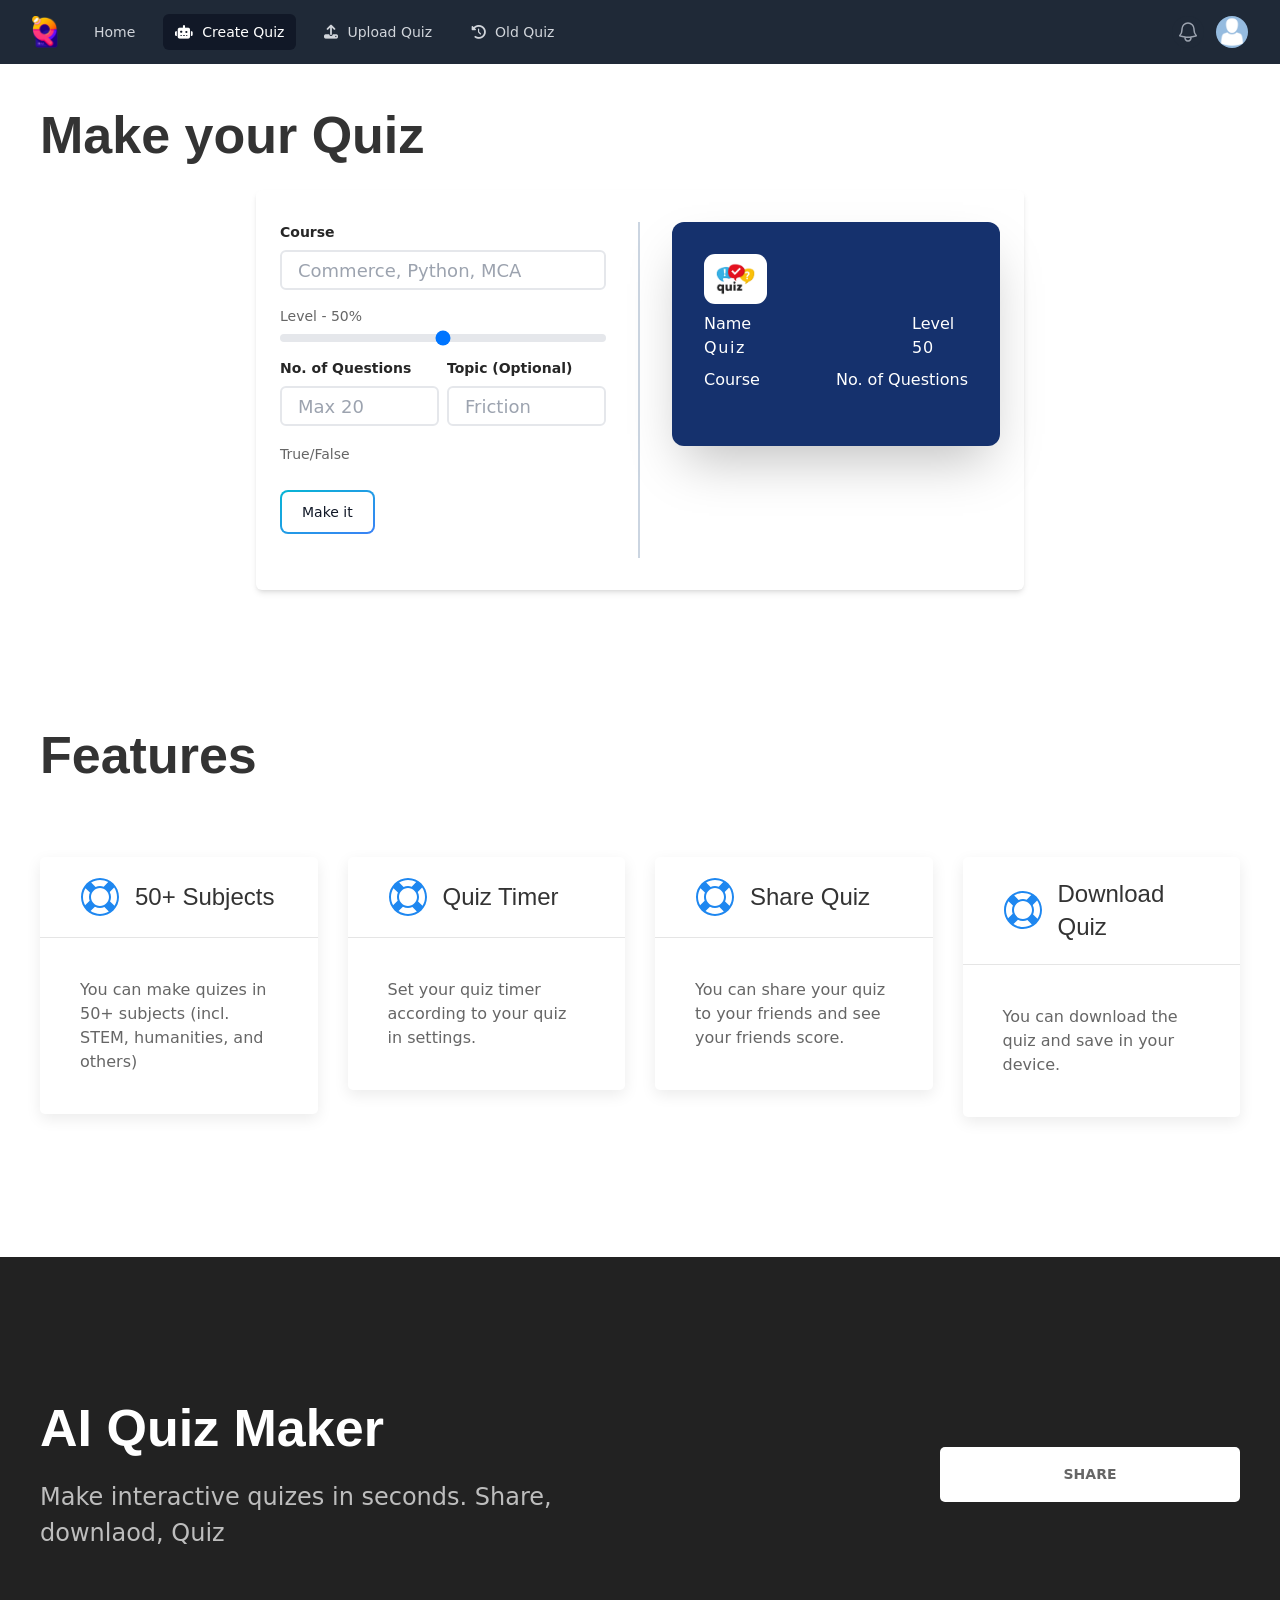
==== commit ab39405b: "Fix quiz generation flow" ====
--- a/templates/create.html
+++ b/templates/create.html
@@ -15,13 +15,13 @@
     <!-- Meta Tags -->
 
     <!-- Primary Meta Tags -->
-    <title>AI Quiz Maker — Create interactive quizzes.</title>
-    <meta name="robots" content="index, follow">
+    <title>AI Quiz Maker — Create interactive quizzes.</title>
+    <meta name="robots" content="index, follow">
     <meta name="title"
         content="AI Quiz Maker — Create interactive quizzes that inhance your studys to another level." />
 
     <meta name="keywords"
-        content="ai quiz maker, quiz maker, interactive quizzes, quizzes for teachers, quizzes for students">
+        content="ai quiz maker, quiz maker, interactive quizzes, quizzes for teachers, quizzes for students">
     <meta name="description"
         content="Make your own quiz with our Free AI online quiz maker. Just enter Class & Subject. Adjust your level." />
     <meta name='Classification' content='Education'>
@@ -36,7 +36,7 @@
         content="Make your own quiz with our Free AI online quiz maker. Just enter Class & Subject. Adjust your level." />
     <meta property="og:image" content="/static/images/home.png" />
     <meta property="og:type" content="website">
-    <meta property="og:site_name" content="AI Quiz Maker">
+    <meta property="og:site_name" content="AI Quiz Maker">
     <meta name="apple-mobile-web-app-capable" content="yes">
     <meta name="apple-mobile-web-app-status-bar-style" content="white">
     <meta name="theme-color" content="#ffffff">
@@ -99,7 +99,7 @@
                 </div>
                 <div class="flex flex-1 items-center justify-center sm:items-stretch sm:justify-start">
                     <div class="flex flex-shrink-0 items-center">
-                        <img class="h-8 w-auto" src="/static/images/favicon.png" alt="AI Quiz Maker logo">
+                        <img class="h-8 w-auto" src="/static/images/favicon.png" alt="AI Quiz Maker logo">
                     </div>
                     <div class="hidden sm:ml-6 sm:block">
                         <div class="flex space-x-4">
@@ -272,13 +272,24 @@
                                     class="flex h-10 w-full rounded-md border-2 bg-background px-4 py-1.5 text-lg ring-offset-background placeholder:text-muted-foreground focus-visible:outline-none focus-visible:border-purple-600 focus-visible:ring-ring focus-visible:ring-offset-2 disabled:cursor-not-allowed disabled:opacity-50 undefined"
                                     placeholder="MyQuiz1" value="Quiz" oninput="chk_c()" />
                             </div>
+                            <label class="inline-flex items-center cursor-pointer">
+                                <input type="checkbox" value="" class="sr-only peer" id="trueFalse">
+                                <div
+                                    class="relative w-11 h-6 bg-gray-200 peer-focus:outline-none peer-focus:ring-4 peer-focus:ring-blue-300 rounded-full peer-checked:after:translate-x-full after:content-[''] after:absolute after:top-[2px] after:start-[2px] after:bg-white after:border-gray-300 after:border after:rounded-full after:h-5 after:w-5 after:transition-all peer-checked:bg-blue-600">
+                                </div>
+                                <span class="ms-3 text-sm font-medium text-black">True/False</span>
+                            </label>
+                            <br>
+                            <br>
                             <button type="submit"
+                                id="generate-quiz"
                                 class="relative inline-flex items-center justify-center p-0.5 mb-2 me-2 overflow-hidden text-sm font-medium text-gray-900 rounded-lg group bg-gradient-to-br from-cyan-500 to-blue-500 group-hover:from-cyan-500 group-hover:to-blue-500 hover:text-white dark:text-white focus:ring-4 focus:outline-none focus:ring-cyan-200 dark:focus:ring-cyan-800">
                                 <span
                                     class="relative px-5 py-2.5 transition-all ease-in duration-75 bg-white dark:bg-gray-900 rounded-md group-hover:bg-opacity-0">
                                     Make it
                                 </span>
                             </button>
+                            <p id="generation-error" role="alert" hidden class="mt-2 text-sm text-red-600"></p>
                         </form>
                     </div>
 
@@ -617,4 +628,4 @@
     </script>
 </body>
 
-</html>
+</html>
